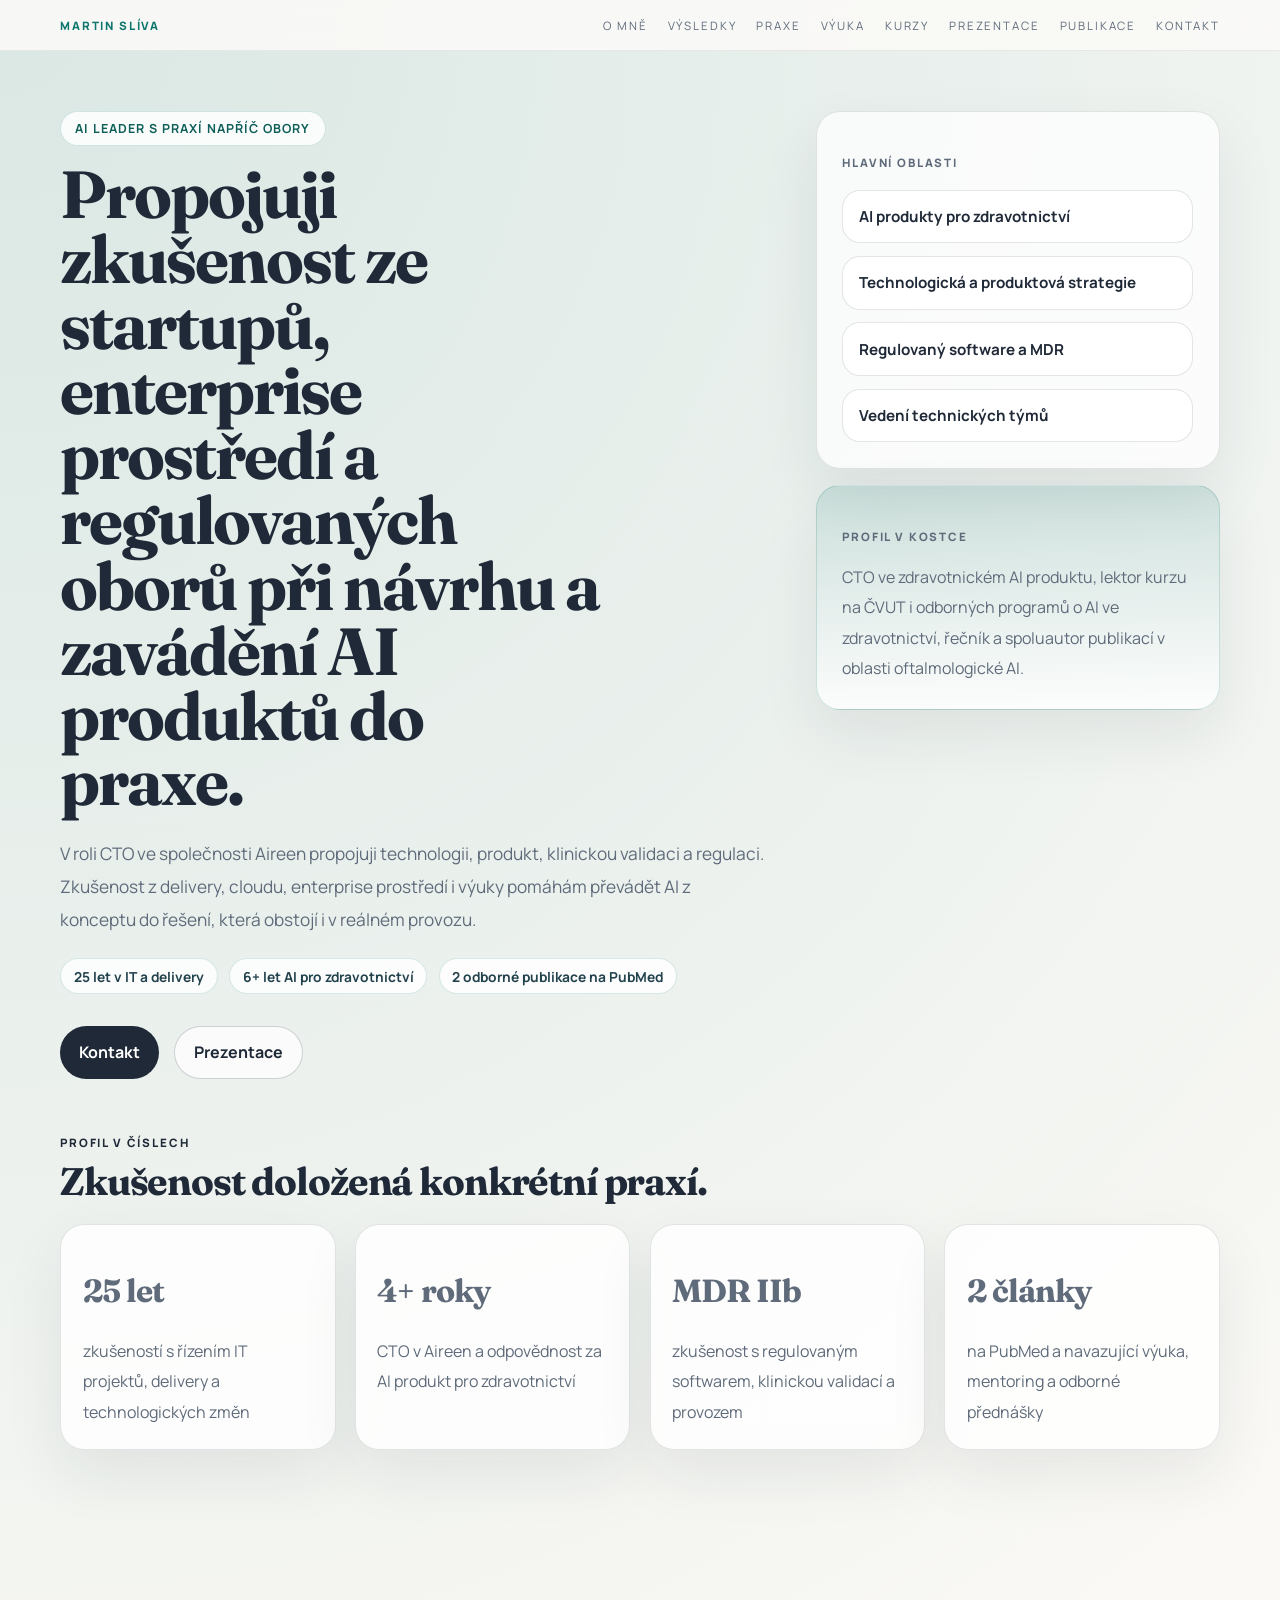
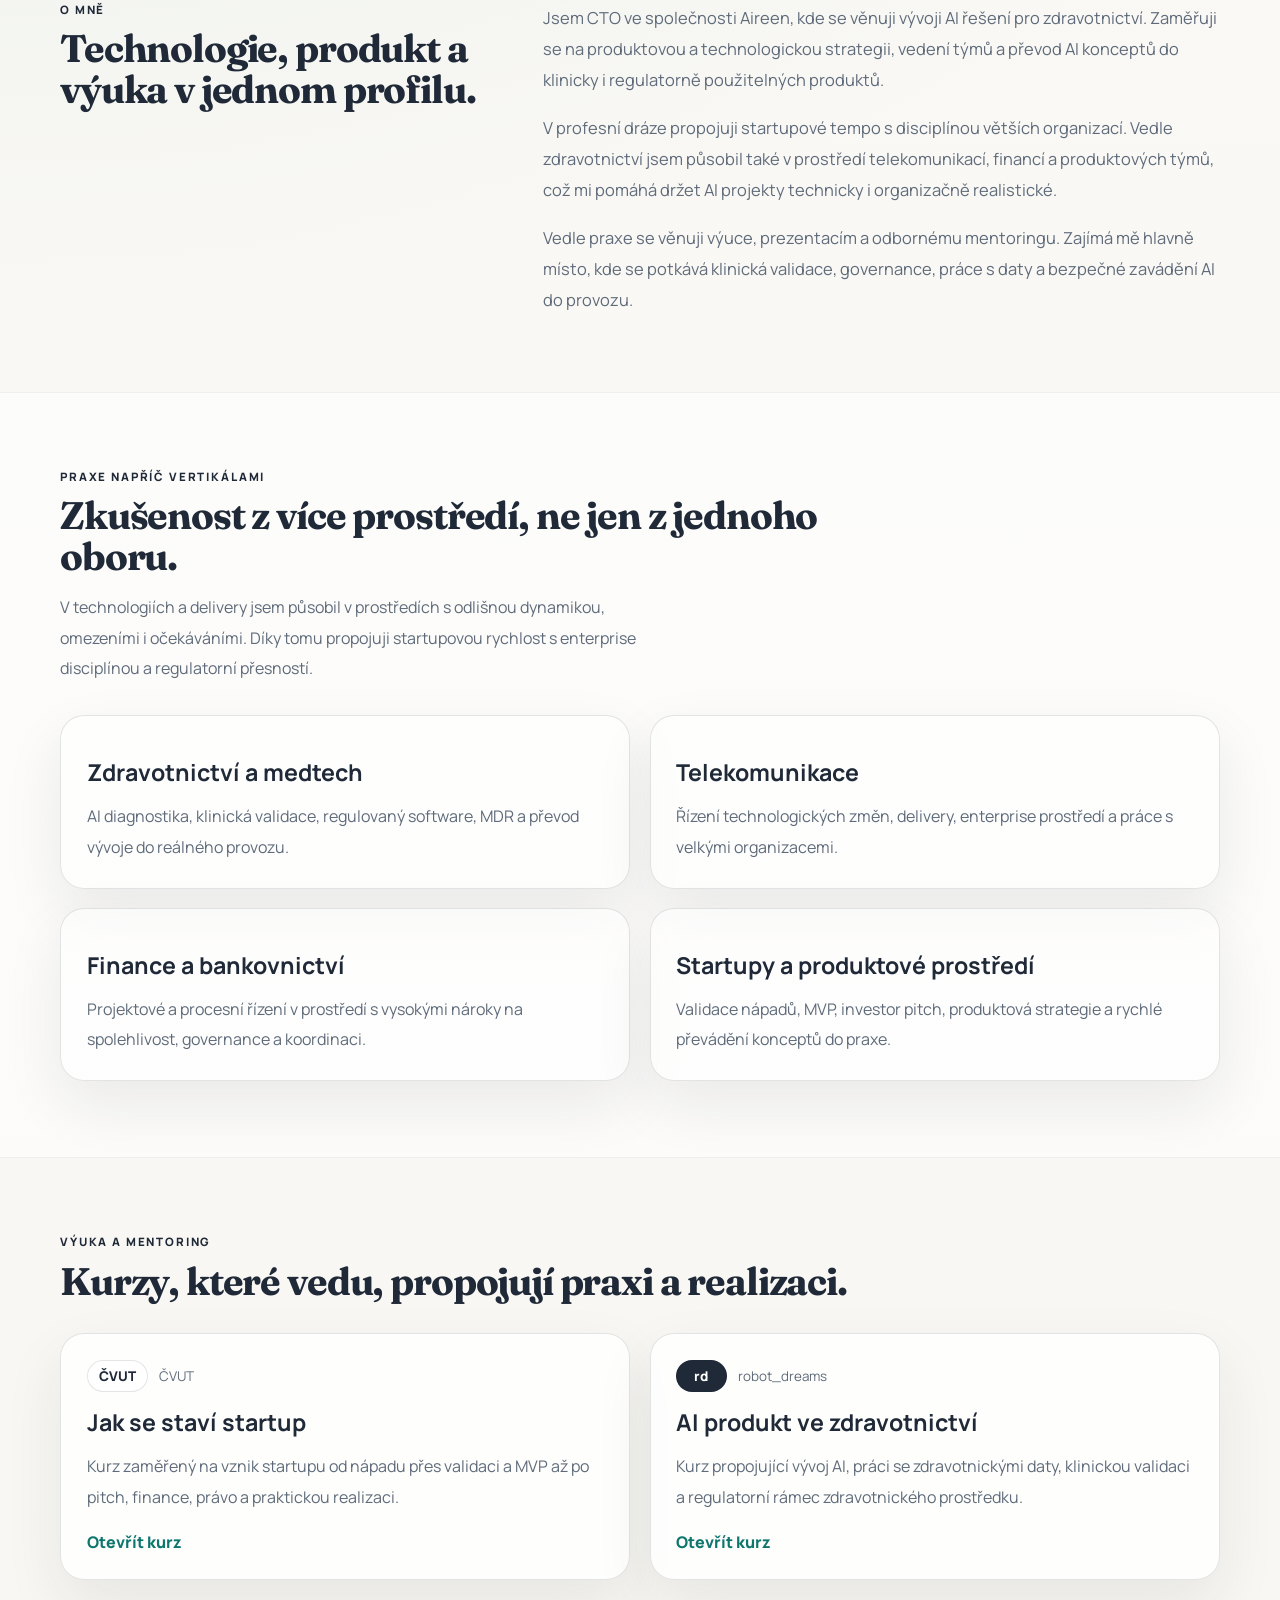
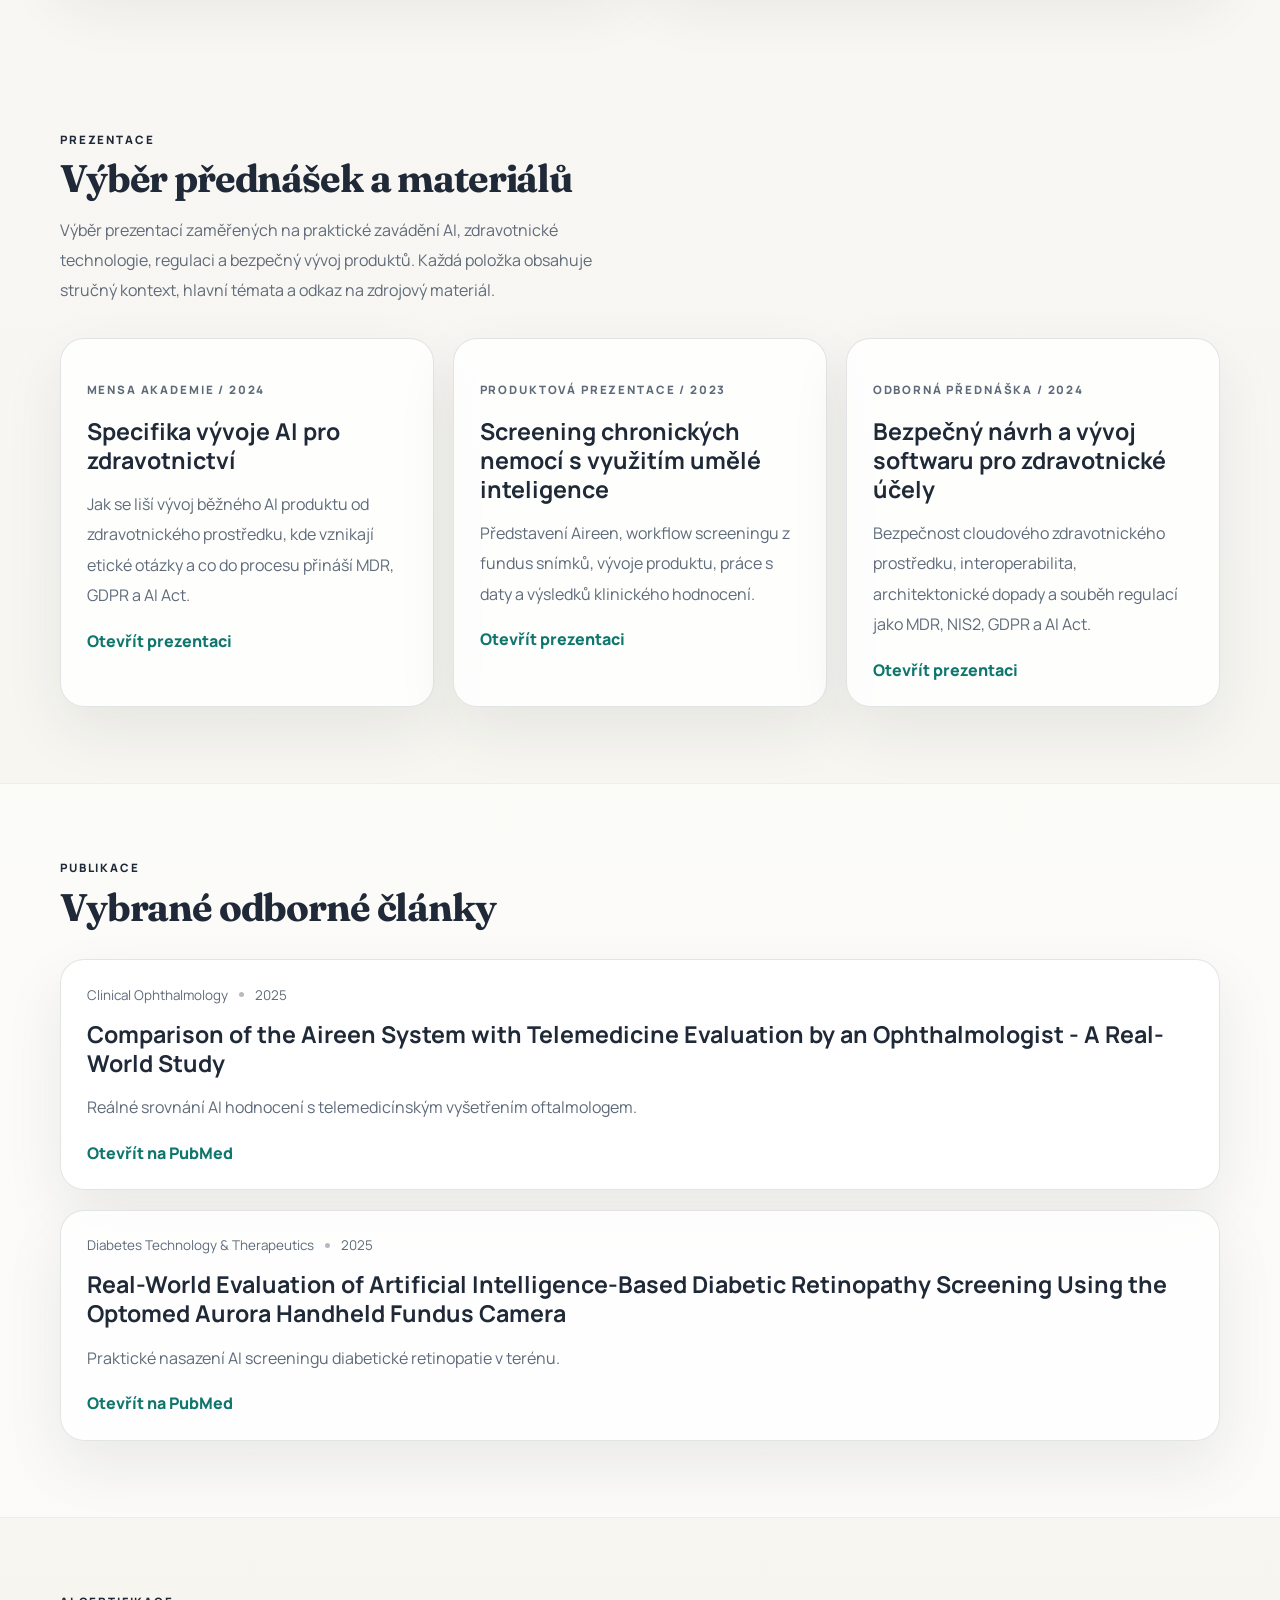
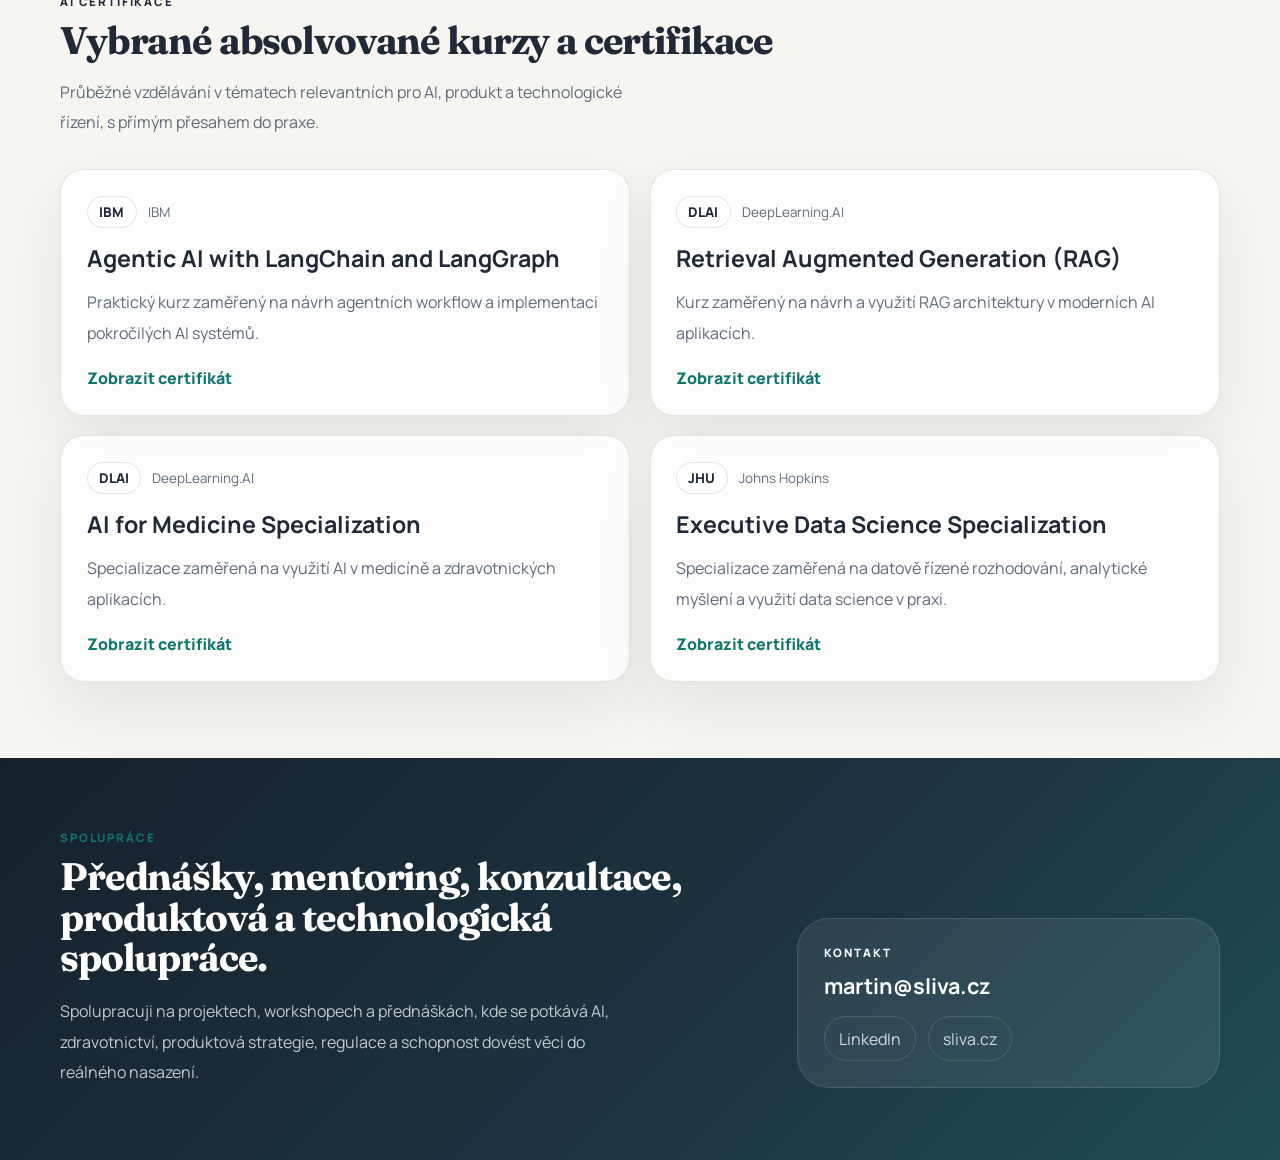
==== index.html @ 86b70704 "Initial personal website" ====
<!doctype html>
<html lang="cs">
  <head>
    <meta charset="UTF-8" />
    <meta name="viewport" content="width=device-width, initial-scale=1.0" />
    <title>Martin Slíva | AI leadership, produkt a zdravotnictví</title>
    <meta
      name="description"
      content="Osobní profil Martina Slívy zaměřený na AI leadership, produktovou strategii, zdravotnictví, výuku, odborné publikace a přednášky."
    />
    <meta
      property="og:title"
      content="Martin Slíva | AI leadership, produkt a zdravotnictví"
    />
    <meta
      property="og:description"
      content="Profil seniorního technicko-produktového profesionála se zkušeností napříč zdravotnictvím, startupy, telekomunikacemi a financemi."
    />
    <meta property="og:type" content="website" />
    <meta property="og:locale" content="cs_CZ" />
    <meta name="theme-color" content="#173b42" />
    <link rel="icon" type="image/svg+xml" href="./favicon.svg" />
    <link rel="preconnect" href="https://fonts.googleapis.com" />
    <link rel="preconnect" href="https://fonts.gstatic.com" crossorigin />
    <link
      href="https://fonts.googleapis.com/css2?family=Fraunces:opsz,wght@9..144,600;9..144,700&family=Manrope:wght@400;500;600;700;800&display=swap"
      rel="stylesheet"
    />
    <link rel="stylesheet" href="./styles.css" />
  </head>
  <body>
    <div class="page-shell">
      <header class="site-header">
        <div class="container header-inner">
          <a href="#top" class="brand">Martin Slíva</a>
          <nav class="desktop-nav" aria-label="Hlavní navigace">
            <a href="#about">O mně</a>
            <a href="#proof">Výsledky</a>
            <a href="#experience">Praxe</a>
            <a href="#teaching">Výuka</a>
            <a href="#courses">Kurzy</a>
            <a href="#presentations">Prezentace</a>
            <a href="#publications">Publikace</a>
            <a href="#contact">Kontakt</a>
          </nav>
        </div>
        <nav class="mobile-nav container" aria-label="Rychlá navigace">
          <a href="#about">O mně</a>
          <a href="#proof">Výsledky</a>
          <a href="#presentations">Prezentace</a>
          <a href="#contact">Kontakt</a>
        </nav>
      </header>

      <main id="top">
        <section class="hero-band">
          <div class="container hero-grid">
            <div class="hero-copy">
              <div class="eyebrow-pill">AI leader s praxí napříč obory</div>
              <h1>
                Propojuji zkušenost ze startupů, enterprise prostředí a
                regulovaných oborů při návrhu a zavádění AI produktů do praxe.
              </h1>
              <p class="hero-lead">
                V roli CTO ve společnosti Aireen propojuji technologii,
                produkt, klinickou validaci a regulaci. Zkušenost z delivery,
                cloudu, enterprise prostředí i výuky pomáhám převádět AI z
                konceptu do řešení, která obstojí i v reálném provozu.
              </p>
              <div class="proof-strip">
                <span>25 let v IT a delivery</span>
                <span>6+ let AI pro zdravotnictví</span>
                <span>2 odborné publikace na PubMed</span>
              </div>
              <div class="hero-actions">
                <a class="button button-primary" href="#contact">Kontakt</a>
                <a class="button button-secondary" href="#presentations">Prezentace</a>
              </div>
            </div>

            <aside class="hero-side">
              <section class="card card-muted">
                <p class="card-label">Hlavní oblasti</p>
                <div class="pill-list">
                  <span>AI produkty pro zdravotnictví</span>
                  <span>Technologická a produktová strategie</span>
                  <span>Regulovaný software a MDR</span>
                  <span>Vedení technických týmů</span>
                </div>
              </section>

              <section class="card card-accent">
                <p class="card-label accent-label">Profil v kostce</p>
                <p class="small-copy">
                  CTO ve zdravotnickém AI produktu, lektor kurzu na ČVUT i
                  odborných programů o AI ve zdravotnictví, řečník a spoluautor
                  publikací v oblasti oftalmologické AI.
                </p>
              </section>
            </aside>
          </div>
        </section>

        <section id="proof" class="section proof-band">
          <div class="container">
            <div class="section-heading wide">
              <p class="section-eyebrow">Profil v číslech</p>
              <h2>Zkušenost doložená konkrétní praxí.</h2>
            </div>
            <div class="card-grid card-grid-4 compact-grid">
              <article class="card compact-card">
                <p class="metric">25 let</p>
                <p>zkušeností s řízením IT projektů, delivery a technologických změn</p>
              </article>
              <article class="card compact-card">
                <p class="metric">4+ roky</p>
                <p>CTO v Aireen a odpovědnost za AI produkt pro zdravotnictví</p>
              </article>
              <article class="card compact-card">
                <p class="metric">MDR IIb</p>
                <p>zkušenost s regulovaným softwarem, klinickou validací a provozem</p>
              </article>
              <article class="card compact-card">
                <p class="metric">2 články</p>
                <p>na PubMed a navazující výuka, mentoring a odborné přednášky</p>
              </article>
            </div>
          </div>
        </section>

        <section id="about" class="section">
          <div class="container two-column">
            <div class="section-heading">
              <p class="section-eyebrow">O mně</p>
              <h2>Technologie, produkt a výuka v jednom profilu.</h2>
            </div>
            <div class="section-copy">
              <p>
                Jsem CTO ve společnosti Aireen, kde se věnuji vývoji AI řešení
                pro zdravotnictví. Zaměřuji se na produktovou a technologickou
                strategii, vedení týmů a převod AI konceptů do klinicky i
                regulatorně použitelných produktů.
              </p>
              <p>
                V profesní dráze propojuji startupové tempo s disciplínou
                větších organizací. Vedle zdravotnictví jsem působil také v
                prostředí telekomunikací, financí a produktových týmů, což mi
                pomáhá držet AI projekty technicky i organizačně realistické.
              </p>
              <p>
                Vedle praxe se věnuji výuce, prezentacím a odbornému mentoringu.
                Zajímá mě hlavně místo, kde se potkává klinická validace,
                governance, práce s daty a bezpečné zavádění AI do provozu.
              </p>
            </div>
          </div>
        </section>

        <section id="experience" class="section section-alt">
          <div class="container">
            <div class="section-heading wide">
              <p class="section-eyebrow">Praxe napříč vertikálami</p>
              <h2>Zkušenost z více prostředí, ne jen z jednoho oboru.</h2>
              <p class="section-intro">
                V technologiích a delivery jsem působil v prostředích s
                odlišnou dynamikou, omezeními i očekáváními. Díky tomu propojuji
                startupovou rychlost s enterprise disciplínou a regulatorní
                přesností.
              </p>
            </div>
            <div class="card-grid card-grid-2">
              <article class="card card-soft">
                <h3>Zdravotnictví a medtech</h3>
                <p>
                  AI diagnostika, klinická validace, regulovaný software, MDR a
                  převod vývoje do reálného provozu.
                </p>
              </article>
              <article class="card card-soft">
                <h3>Telekomunikace</h3>
                <p>
                  Řízení technologických změn, delivery, enterprise prostředí a
                  práce s velkými organizacemi.
                </p>
              </article>
              <article class="card card-soft">
                <h3>Finance a bankovnictví</h3>
                <p>
                  Projektové a procesní řízení v prostředí s vysokými nároky na
                  spolehlivost, governance a koordinaci.
                </p>
              </article>
              <article class="card card-soft">
                <h3>Startupy a produktové prostředí</h3>
                <p>
                  Validace nápadů, MVP, investor pitch, produktová strategie a
                  rychlé převádění konceptů do praxe.
                </p>
              </article>
            </div>
          </div>
        </section>

        <section id="teaching" class="section">
          <div class="container">
            <div class="section-heading wide">
              <p class="section-eyebrow">Výuka a mentoring</p>
              <h2>Kurzy, které vedu, propojují praxi a realizaci.</h2>
            </div>
            <div class="card-grid card-grid-2">
              <article class="card">
                <div class="meta-line">
                  <span class="logo-badge">ČVUT</span>
                  <span>ČVUT</span>
                </div>
                <h3>
                  <a
                    href="https://bilakniha.cvut.cz/cs/predmet8353906.html#gsc.tab=0"
                    target="_blank"
                    rel="noreferrer"
                    >Jak se staví startup</a
                  >
                </h3>
                <p>
                  Kurz zaměřený na vznik startupu od nápadu přes validaci a MVP
                  až po pitch, finance, právo a praktickou realizaci.
                </p>
                <a
                  class="text-link"
                  href="https://bilakniha.cvut.cz/cs/predmet8353906.html#gsc.tab=0"
                  target="_blank"
                  rel="noreferrer"
                  >Otevřít kurz</a
                >
              </article>

              <article class="card">
                <div class="meta-line">
                  <span class="logo-badge logo-badge-dark">rd</span>
                  <span>robot_dreams</span>
                </div>
                <h3>
                  <a
                    href="https://robotdreams.cz/course/637-ai-in-healthcare"
                    target="_blank"
                    rel="noreferrer"
                    >AI produkt ve zdravotnictví</a
                  >
                </h3>
                <p>
                  Kurz propojující vývoj AI, práci se zdravotnickými daty,
                  klinickou validaci a regulatorní rámec zdravotnického
                  prostředku.
                </p>
                <a
                  class="text-link"
                  href="https://robotdreams.cz/course/637-ai-in-healthcare"
                  target="_blank"
                  rel="noreferrer"
                  >Otevřít kurz</a
                >
              </article>
            </div>
          </div>
        </section>

        <section id="presentations" class="section">
          <div class="container">
            <div class="section-heading wide">
              <p class="section-eyebrow">Prezentace</p>
              <h2>Výběr přednášek a materiálů</h2>
              <p class="section-intro">
                Výběr prezentací zaměřených na praktické zavádění AI,
                zdravotnické technologie, regulaci a bezpečný vývoj produktů.
                Každá položka obsahuje stručný kontext, hlavní témata a odkaz
                na zdrojový materiál.
              </p>
            </div>
            <div class="card-grid card-grid-3">
              <article class="card">
                <p class="presentation-meta">Mensa Akademie / 2024</p>
                <h3>Specifika vývoje AI pro zdravotnictví</h3>
                <p>
                  Jak se liší vývoj běžného AI produktu od zdravotnického
                  prostředku, kde vznikají etické otázky a co do procesu přináší
                  MDR, GDPR a AI Act.
                </p>
                <a class="text-link" href="./presentations/specifika-vyvoje-ai-pro-zdravotnictvi.html"
                  >Otevřít prezentaci</a
                >
              </article>

              <article class="card">
                <p class="presentation-meta">Produktová prezentace / 2023</p>
                <h3>Screening chronických nemocí s využitím umělé inteligence</h3>
                <p>
                  Představení Aireen, workflow screeningu z fundus snímků,
                  vývoje produktu, práce s daty a výsledků klinického hodnocení.
                </p>
                <a class="text-link" href="./presentations/screening-chronickych-nemoci-s-vyuzitim-umele-inteligence.html"
                  >Otevřít prezentaci</a
                >
              </article>

              <article class="card">
                <p class="presentation-meta">Odborná přednáška / 2024</p>
                <h3>Bezpečný návrh a vývoj softwaru pro zdravotnické účely</h3>
                <p>
                  Bezpečnost cloudového zdravotnického prostředku,
                  interoperabilita, architektonické dopady a souběh regulací
                  jako MDR, NIS2, GDPR a AI Act.
                </p>
                <a class="text-link" href="./presentations/bezpecny-navrh-a-vyvoj-softwaru-pro-zdravotnicke-ucely.html"
                  >Otevřít prezentaci</a
                >
              </article>
            </div>
          </div>
        </section>

        <section id="publications" class="section section-alt">
          <div class="container">
            <div class="section-heading wide">
              <p class="section-eyebrow">Publikace</p>
              <h2>Vybrané odborné články</h2>
            </div>
            <div class="stack-list">
              <article class="card">
                <div class="publication-meta">
                  <span>Clinical Ophthalmology</span>
                  <span class="dot"></span>
                  <span>2025</span>
                </div>
                <h3>
                  <a
                    href="https://pubmed.ncbi.nlm.nih.gov/40125479/"
                    target="_blank"
                    rel="noreferrer"
                    >Comparison of the Aireen System with Telemedicine
                    Evaluation by an Ophthalmologist - A Real-World Study</a
                  >
                </h3>
                <p>
                  Reálné srovnání AI hodnocení s telemedicínským vyšetřením
                  oftalmologem.
                </p>
                <a
                  class="text-link"
                  href="https://pubmed.ncbi.nlm.nih.gov/40125479/"
                  target="_blank"
                  rel="noreferrer"
                  >Otevřít na PubMed</a
                >
              </article>

              <article class="card">
                <div class="publication-meta">
                  <span>Diabetes Technology &amp; Therapeutics</span>
                  <span class="dot"></span>
                  <span>2025</span>
                </div>
                <h3>
                  <a
                    href="https://pubmed.ncbi.nlm.nih.gov/40824290/"
                    target="_blank"
                    rel="noreferrer"
                    >Real-World Evaluation of Artificial Intelligence-Based Diabetic Retinopathy
                    Screening Using the Optomed Aurora Handheld Fundus Camera</a
                  >
                </h3>
                <p>
                  Praktické nasazení AI screeningu diabetické retinopatie v
                  terénu.
                </p>
                <a
                  class="text-link"
                  href="https://pubmed.ncbi.nlm.nih.gov/40824290/"
                  target="_blank"
                  rel="noreferrer"
                  >Otevřít na PubMed</a
                >
              </article>
            </div>
          </div>
        </section>

        <section id="courses" class="section">
          <div class="container">
            <div class="section-heading wide">
              <p class="section-eyebrow">AI certifikace</p>
              <h2>Vybrané absolvované kurzy a certifikace</h2>
              <p class="section-intro">
                Průběžné vzdělávání v tématech relevantních pro AI, produkt a
                technologické řízení, s přímým přesahem do praxe.
              </p>
            </div>
            <div class="card-grid card-grid-2">
              <article class="card">
                <div class="meta-line">
                  <span class="logo-badge">IBM</span>
                  <span>IBM</span>
                </div>
                <h3>
                  <a
                    href="https://www.coursera.org/account/accomplishments/verify/WXRA73CKTB0S"
                    target="_blank"
                    rel="noreferrer"
                    >Agentic AI with LangChain and LangGraph</a
                  >
                </h3>
                <p>
                  Praktický kurz zaměřený na návrh agentních workflow a
                  implementaci pokročilých AI systémů.
                </p>
                <a
                  class="text-link"
                  href="https://www.coursera.org/account/accomplishments/verify/WXRA73CKTB0S"
                  target="_blank"
                  rel="noreferrer"
                  >Zobrazit certifikát</a
                >
              </article>

              <article class="card">
                <div class="meta-line">
                  <span class="logo-badge">DLAI</span>
                  <span>DeepLearning.AI</span>
                </div>
                <h3>
                  <a
                    href="https://www.coursera.org/account/accomplishments/verify/V9D3Z840E2EF"
                    target="_blank"
                    rel="noreferrer"
                    >Retrieval Augmented Generation (RAG)</a
                  >
                </h3>
                <p>
                  Kurz zaměřený na návrh a využití RAG architektury v moderních
                  AI aplikacích.
                </p>
                <a
                  class="text-link"
                  href="https://www.coursera.org/account/accomplishments/verify/V9D3Z840E2EF"
                  target="_blank"
                  rel="noreferrer"
                  >Zobrazit certifikát</a
                >
              </article>

              <article class="card">
                <div class="meta-line">
                  <span class="logo-badge">DLAI</span>
                  <span>DeepLearning.AI</span>
                </div>
                <h3>
                  <a
                    href="https://www.coursera.org/account/accomplishments/specialization/ZY7ADBRPXCVP"
                    target="_blank"
                    rel="noreferrer"
                    >AI for Medicine Specialization</a
                  >
                </h3>
                <p>
                  Specializace zaměřená na využití AI v medicíně a
                  zdravotnických aplikacích.
                </p>
                <a
                  class="text-link"
                  href="https://www.coursera.org/account/accomplishments/specialization/ZY7ADBRPXCVP"
                  target="_blank"
                  rel="noreferrer"
                  >Zobrazit certifikát</a
                >
              </article>

              <article class="card">
                <div class="meta-line">
                  <span class="logo-badge">JHU</span>
                  <span>Johns Hopkins</span>
                </div>
                <h3>
                  <a
                    href="https://www.coursera.org/account/accomplishments/specialization/NQZDNVX7J5VB"
                    target="_blank"
                    rel="noreferrer"
                    >Executive Data Science Specialization</a
                  >
                </h3>
                <p>
                  Specializace zaměřená na datově řízené rozhodování,
                  analytické myšlení a využití data science v praxi.
                </p>
                <a
                  class="text-link"
                  href="https://www.coursera.org/account/accomplishments/specialization/NQZDNVX7J5VB"
                  target="_blank"
                  rel="noreferrer"
                  >Zobrazit certifikát</a
                >
              </article>
            </div>
          </div>
        </section>

        <section class="contact-band">
          <div class="container contact-grid">
            <div>
              <p class="section-eyebrow contact-eyebrow">Spolupráce</p>
              <h2>
                Přednášky, mentoring, konzultace, produktová a technologická
                spolupráce.
              </h2>
              <p class="contact-copy">
                Spolupracuji na projektech, workshopech a přednáškách, kde se
                potkává AI, zdravotnictví, produktová strategie, regulace a
                schopnost dovést věci do reálného nasazení.
              </p>
            </div>
            <div id="contact" class="contact-card">
              <p class="card-label">Kontakt</p>
              <a class="contact-mail" href="mailto:martin@sliva.cz"
                >martin@sliva.cz</a
              >
              <div class="contact-links">
                <a
                  href="https://cz.linkedin.com/in/martinsliva"
                  target="_blank"
                  rel="noreferrer"
                  >LinkedIn</a
                >
                <a href="https://www.sliva.cz/" target="_blank" rel="noreferrer"
                  >sliva.cz</a
                >
              </div>
            </div>
          </div>
        </section>
      </main>
    </div>
  </body>
</html>
---- styles.css ----
:root {
  --bg: #f6f4ef;
  --surface: rgba(255, 255, 255, 0.82);
  --surface-strong: #ffffff;
  --ink: #1f2937;
  --muted: #5f6b7a;
  --line: rgba(31, 41, 55, 0.12);
  --line-strong: rgba(31, 41, 55, 0.2);
  --accent: #0f766e;
  --shadow: 0 24px 60px rgba(31, 41, 55, 0.08);
  --radius-xl: 32px;
  --radius-lg: 24px;
  --radius-md: 18px;
  --container: 1160px;
}

*,
*::before,
*::after {
  box-sizing: border-box;
}

html {
  scroll-behavior: smooth;
}

body {
  margin: 0;
  min-width: 320px;
  font-family: "Manrope", "Segoe UI", sans-serif;
  color: var(--ink);
  background:
    radial-gradient(circle at top left, rgba(15, 118, 110, 0.14), transparent 32%),
    linear-gradient(180deg, #fbfaf7 0%, var(--bg) 100%);
}

a {
  color: inherit;
  text-decoration: none;
}

p,
h1,
h2,
h3,
ul {
  margin: 0;
}

.page-shell {
  position: relative;
}

.container {
  width: min(calc(100% - 2rem), var(--container));
  margin: 0 auto;
}

.site-header {
  position: sticky;
  top: 0;
  z-index: 20;
  backdrop-filter: blur(16px);
  background: rgba(251, 250, 247, 0.88);
  border-bottom: 1px solid rgba(31, 41, 55, 0.08);
}

.header-inner {
  display: flex;
  align-items: center;
  justify-content: space-between;
  gap: 1rem;
  padding: 1.1rem 0;
}

.brand,
.desktop-nav a,
.section-eyebrow,
.card-label,
.presentation-meta {
  letter-spacing: 0.16em;
  text-transform: uppercase;
  font-size: 0.72rem;
}

.brand {
  font-weight: 800;
  color: var(--accent);
}

.desktop-nav {
  display: flex;
  flex-wrap: wrap;
  gap: 1.25rem;
  color: var(--muted);
  font-size: 0.92rem;
}

.mobile-nav {
  display: none;
  gap: 0.65rem;
  padding: 0 0 0.95rem;
  overflow-x: auto;
  scrollbar-width: none;
}

.mobile-nav::-webkit-scrollbar {
  display: none;
}

.mobile-nav a {
  display: inline-flex;
  align-items: center;
  white-space: nowrap;
  min-height: 2.2rem;
  padding: 0.45rem 0.8rem;
  border-radius: 999px;
  background: rgba(255, 255, 255, 0.82);
  border: 1px solid var(--line);
  color: var(--muted);
  font-size: 0.88rem;
}

.desktop-nav a:hover,
.mobile-nav a:hover,
.text-link:hover,
.card h3 a:hover {
  color: var(--accent);
}

.hero-band {
  padding: 3.75rem 0 2.5rem;
}

.hero-grid,
.contact-grid,
.two-column {
  display: grid;
  gap: 2rem;
}

.hero-grid {
  align-items: start;
  grid-template-columns: minmax(0, 1.7fr) minmax(280px, 0.95fr);
}

.hero-copy h1,
.section-heading h2,
.contact-band h2,
.page-heading h1,
.metric {
  font-family: "Fraunces", Georgia, serif;
  font-weight: 700;
  letter-spacing: -0.03em;
}

.hero-copy h1 {
  margin-top: 1rem;
  font-size: clamp(2.6rem, 5.2vw, 4.85rem);
  line-height: 0.98;
  max-width: 12ch;
}

.hero-lead,
.section-copy,
.card p,
.section-intro,
.contact-copy,
.page-card p {
  color: var(--muted);
  line-height: 1.9;
}

.hero-lead {
  margin-top: 1.5rem;
  max-width: 64ch;
  font-size: 1.08rem;
}

.eyebrow-pill {
  display: inline-flex;
  align-items: center;
  border: 1px solid rgba(15, 118, 110, 0.18);
  background: rgba(255, 255, 255, 0.85);
  color: #0f5f59;
  padding: 0.5rem 0.9rem;
  border-radius: 999px;
  font-size: 0.78rem;
  font-weight: 700;
  letter-spacing: 0.08em;
  text-transform: uppercase;
}

.proof-strip {
  display: flex;
  flex-wrap: wrap;
  gap: 0.7rem;
  margin-top: 1.35rem;
}

.proof-strip span {
  display: inline-flex;
  align-items: center;
  min-height: 2rem;
  padding: 0.45rem 0.8rem;
  border-radius: 999px;
  background: rgba(255, 255, 255, 0.82);
  border: 1px solid rgba(15, 118, 110, 0.16);
  font-size: 0.86rem;
  font-weight: 700;
  color: #21414c;
}

.hero-actions {
  display: flex;
  flex-wrap: wrap;
  gap: 0.9rem;
  margin-top: 2rem;
}

.button {
  display: inline-flex;
  align-items: center;
  justify-content: center;
  min-height: 3rem;
  padding: 0.9rem 1.2rem;
  border-radius: 999px;
  font-weight: 700;
  transition:
    transform 180ms ease,
    background-color 180ms ease,
    border-color 180ms ease;
}

.button:hover {
  transform: translateY(-1px);
}

.button-primary {
  background: var(--ink);
  color: white;
}

.button-secondary {
  background: rgba(255, 255, 255, 0.72);
  border: 1px solid var(--line-strong);
}

.hero-side {
  display: grid;
  gap: 1rem;
}

.card {
  padding: 1.6rem;
  border-radius: var(--radius-lg);
  border: 1px solid var(--line);
  background: var(--surface);
  box-shadow: var(--shadow);
}

.card-muted {
  background: rgba(255, 255, 255, 0.72);
}

.card-soft {
  background: rgba(255, 255, 255, 0.6);
}

.card-accent {
  background:
    linear-gradient(180deg, rgba(15, 118, 110, 0.14) 0%, rgba(255, 255, 255, 0.8) 100%);
  border-color: rgba(15, 118, 110, 0.18);
}

.accent-label,
.contact-eyebrow,
.presentation-meta,
.text-link,
.meta-line,
.brand {
  color: var(--accent);
}

.small-copy {
  margin-top: 0.9rem;
  line-height: 1.8;
  color: #324052;
}

.pill-list {
  display: grid;
  gap: 0.8rem;
  margin-top: 1rem;
}

.pill-list span {
  display: block;
  padding: 0.95rem 1rem;
  background: var(--surface-strong);
  border: 1px solid var(--line);
  border-radius: var(--radius-md);
  font-size: 0.95rem;
  font-weight: 700;
}

.section {
  padding: 4.75rem 0;
}

.section-alt {
  background: rgba(255, 255, 255, 0.48);
  border-top: 1px solid rgba(31, 41, 55, 0.06);
  border-bottom: 1px solid rgba(31, 41, 55, 0.06);
}

.proof-band {
  padding-top: 1rem;
}

.two-column {
  grid-template-columns: minmax(220px, 0.9fr) minmax(0, 1.35fr);
}

.section-heading {
  max-width: 42rem;
}

.section-heading.wide {
  max-width: 50rem;
}

.section-eyebrow,
.card-label,
.presentation-meta {
  font-weight: 800;
}

.section-heading h2,
.contact-band h2,
.page-heading h1 {
  margin-top: 0.7rem;
  font-size: clamp(2rem, 3vw, 3.35rem);
  line-height: 1.06;
}

.section-copy {
  display: grid;
  gap: 1rem;
  font-size: 1.03rem;
}

.section-intro {
  margin-top: 1rem;
  max-width: 58ch;
  font-size: 1rem;
}

.card-grid {
  display: grid;
  gap: 1.2rem;
  margin-top: 2rem;
}

.card-grid-2 {
  grid-template-columns: repeat(2, minmax(0, 1fr));
}

.card-grid-3 {
  grid-template-columns: repeat(3, minmax(0, 1fr));
}

.card-grid-4 {
  grid-template-columns: repeat(4, minmax(0, 1fr));
}

.compact-grid {
  margin-top: 1.4rem;
}

.compact-card {
  padding: 1.35rem;
}

.compact-card p {
  margin-top: 0.65rem;
}

.metric {
  margin-top: 0;
  font-size: 2rem;
  line-height: 1;
  color: var(--accent);
}

.card h3 {
  margin-top: 1rem;
  font-size: 1.45rem;
  line-height: 1.25;
}

.card p {
  margin-top: 0.9rem;
}

.text-link {
  display: inline-flex;
  align-items: center;
  margin-top: 1.2rem;
  font-weight: 800;
}

.meta-line,
.publication-meta {
  display: flex;
  flex-wrap: wrap;
  gap: 0.7rem;
  align-items: center;
  font-size: 0.84rem;
  color: var(--muted);
}

.logo-badge {
  display: inline-flex;
  align-items: center;
  justify-content: center;
  min-width: 3.15rem;
  min-height: 2rem;
  padding: 0.35rem 0.7rem;
  background: rgba(255, 255, 255, 0.85);
  border: 1px solid var(--line);
  border-radius: 999px;
  font-weight: 800;
  color: var(--ink);
}

.logo-badge-dark {
  background: var(--ink);
  color: white;
}

.stack-list {
  display: grid;
  gap: 1.2rem;
  margin-top: 2rem;
}

.dot {
  width: 0.3rem;
  height: 0.3rem;
  border-radius: 999px;
  background: rgba(31, 41, 55, 0.32);
}

.contact-band {
  padding: 4.5rem 0;
  background:
    linear-gradient(135deg, #17212b 0%, #1d3442 60%, #204c55 100%);
  color: white;
}

.contact-grid {
  align-items: end;
  grid-template-columns: minmax(0, 1.5fr) minmax(280px, 0.9fr);
}

.contact-copy {
  margin-top: 1.15rem;
  max-width: 55ch;
  color: rgba(255, 255, 255, 0.74);
}

.contact-card {
  padding: 1.6rem;
  border-radius: var(--radius-xl);
  background: rgba(255, 255, 255, 0.08);
  border: 1px solid rgba(255, 255, 255, 0.12);
}

.contact-mail {
  display: inline-block;
  margin-top: 0.7rem;
  font-size: 1.35rem;
  font-weight: 700;
}

.contact-mail:hover,
.contact-links a:hover {
  color: #b8fff0;
}

.contact-links {
  display: flex;
  flex-wrap: wrap;
  gap: 0.7rem;
  margin-top: 1rem;
}

.contact-links a {
  display: inline-flex;
  align-items: center;
  min-height: 2.5rem;
  padding: 0.65rem 0.9rem;
  border-radius: 999px;
  border: 1px solid rgba(255, 255, 255, 0.14);
  color: rgba(255, 255, 255, 0.8);
}

.presentation-page {
  display: grid;
  gap: 1.35rem;
}

.page-heading {
  margin-top: 0.3rem;
}

.page-card {
  max-width: 52rem;
}

.detail-list {
  margin-top: 0.9rem;
  padding-left: 1.15rem;
  color: var(--muted);
  line-height: 1.9;
}

@media (max-width: 980px) {
  .hero-grid,
  .contact-grid,
  .two-column,
  .card-grid-2,
  .card-grid-3,
  .card-grid-4 {
    grid-template-columns: 1fr;
  }

  .hero-copy h1 {
    max-width: 14ch;
  }
}

@media (max-width: 760px) {
  .site-header {
    position: static;
  }

  .desktop-nav {
    display: none;
  }

  .mobile-nav {
    display: flex;
  }

  .hero-band {
    padding-top: 2.3rem;
  }

  .section {
    padding: 3.5rem 0;
  }

  .card,
  .contact-card {
    padding: 1.35rem;
  }

  .hero-copy h1 {
    max-width: unset;
    font-size: clamp(2.3rem, 11vw, 3.6rem);
  }

  .hero-lead,
  .section-copy,
  .card p,
  .section-intro,
  .contact-copy,
  .page-card p,
  .detail-list {
    font-size: 0.98rem;
    line-height: 1.78;
  }

  .section-heading h2,
  .contact-band h2,
  .page-heading h1 {
    font-size: clamp(1.8rem, 8vw, 2.65rem);
  }
}
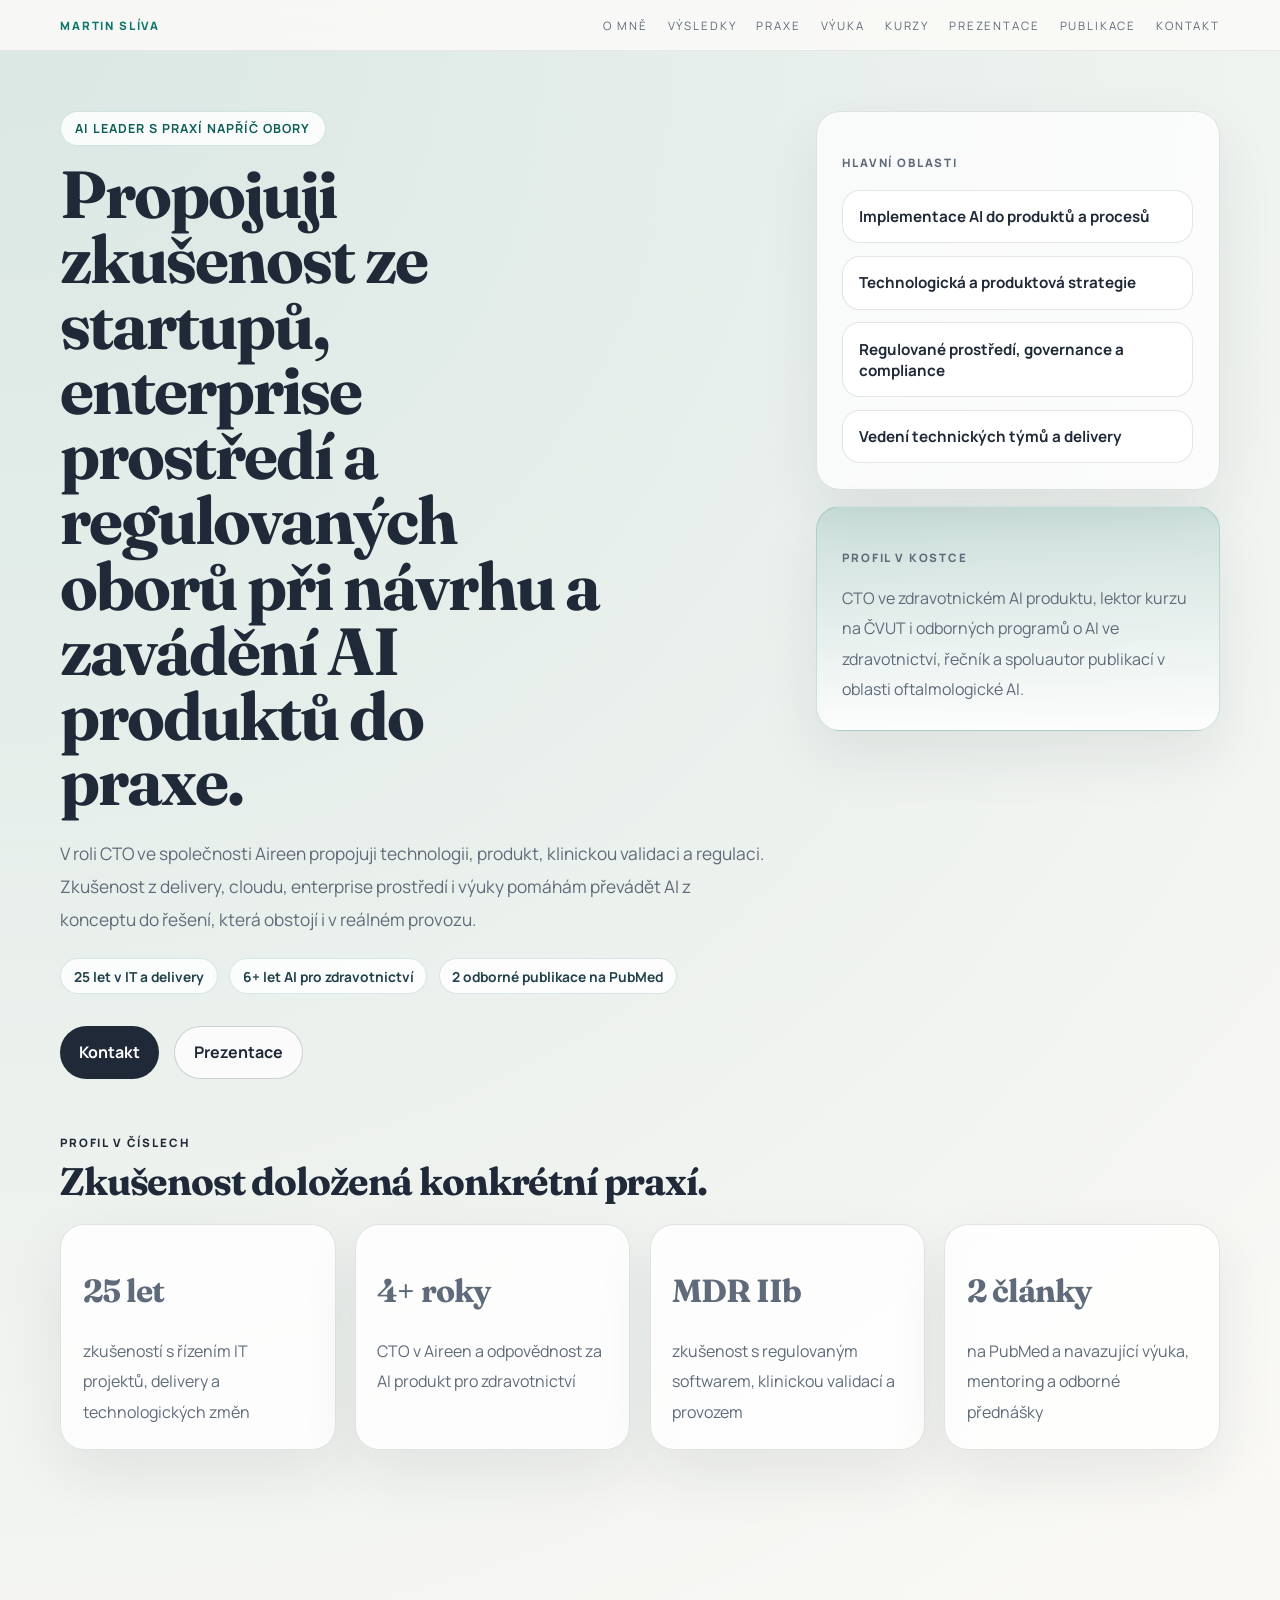
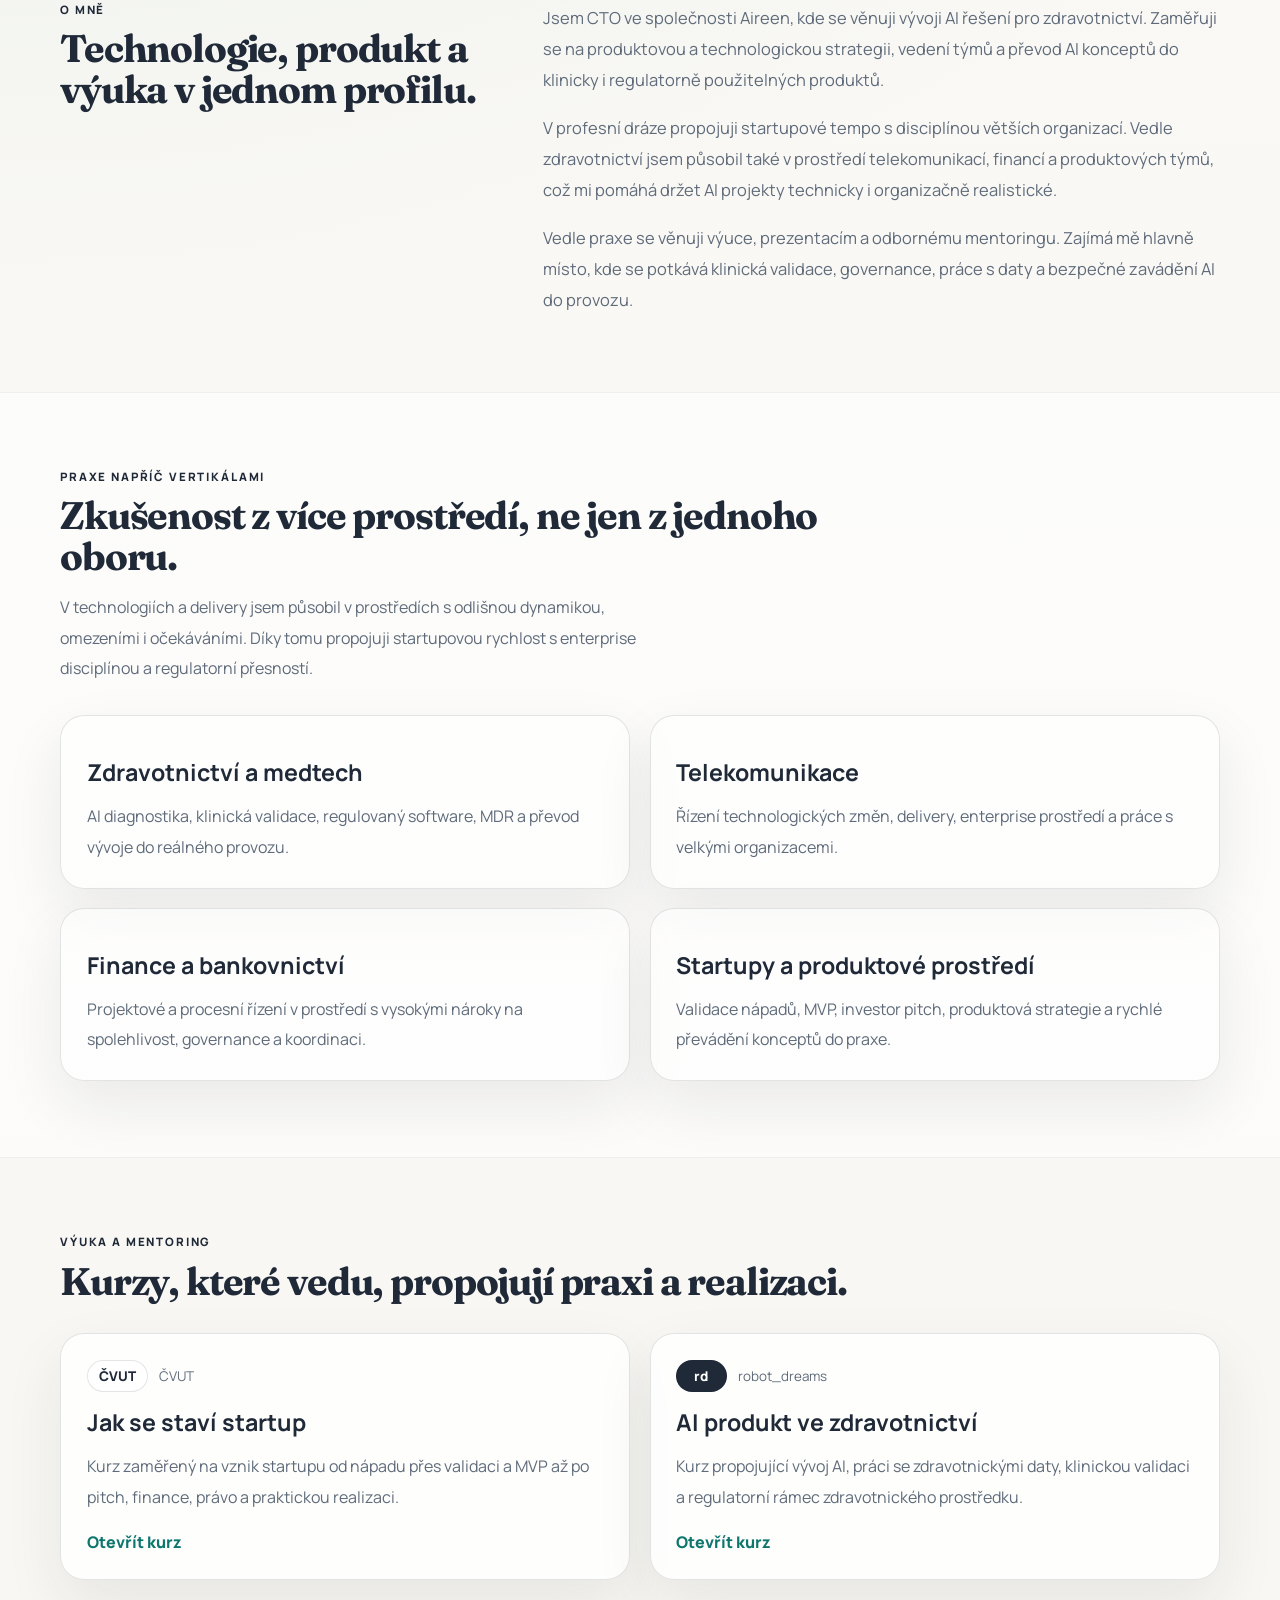
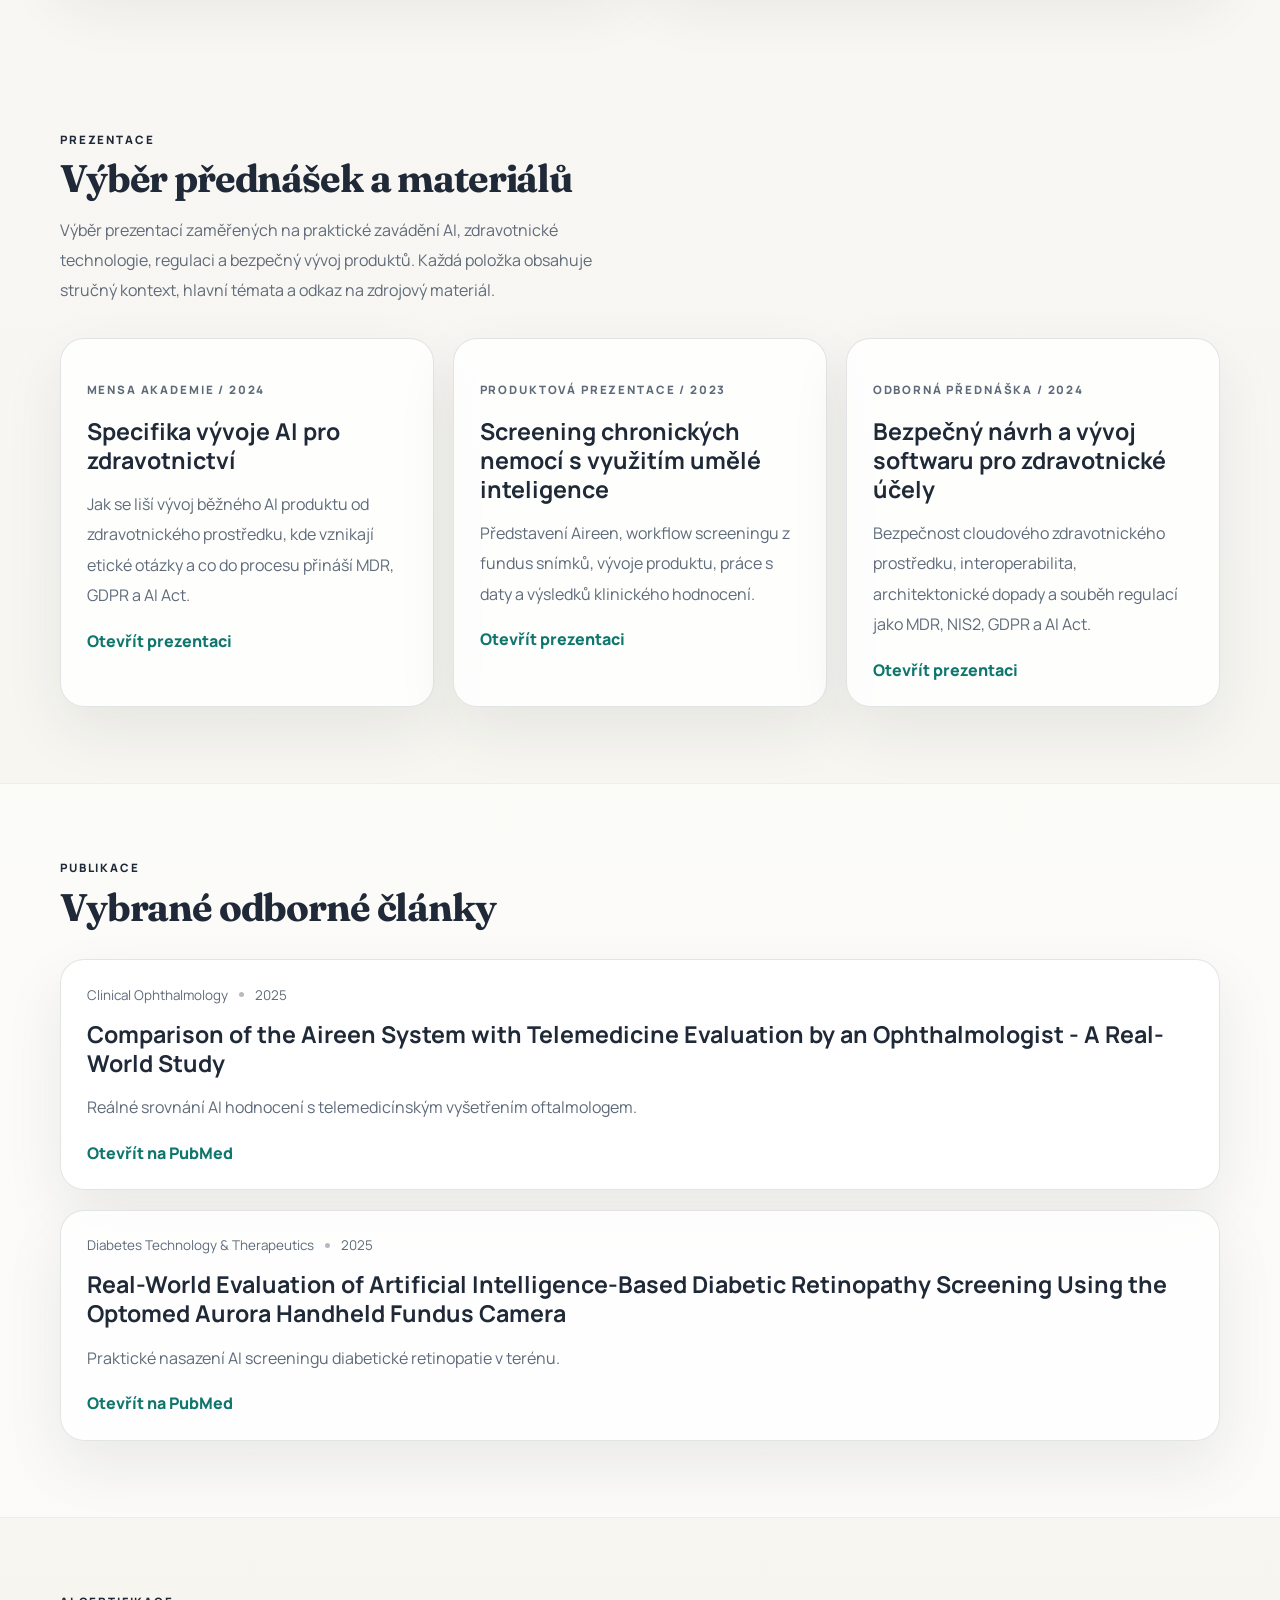
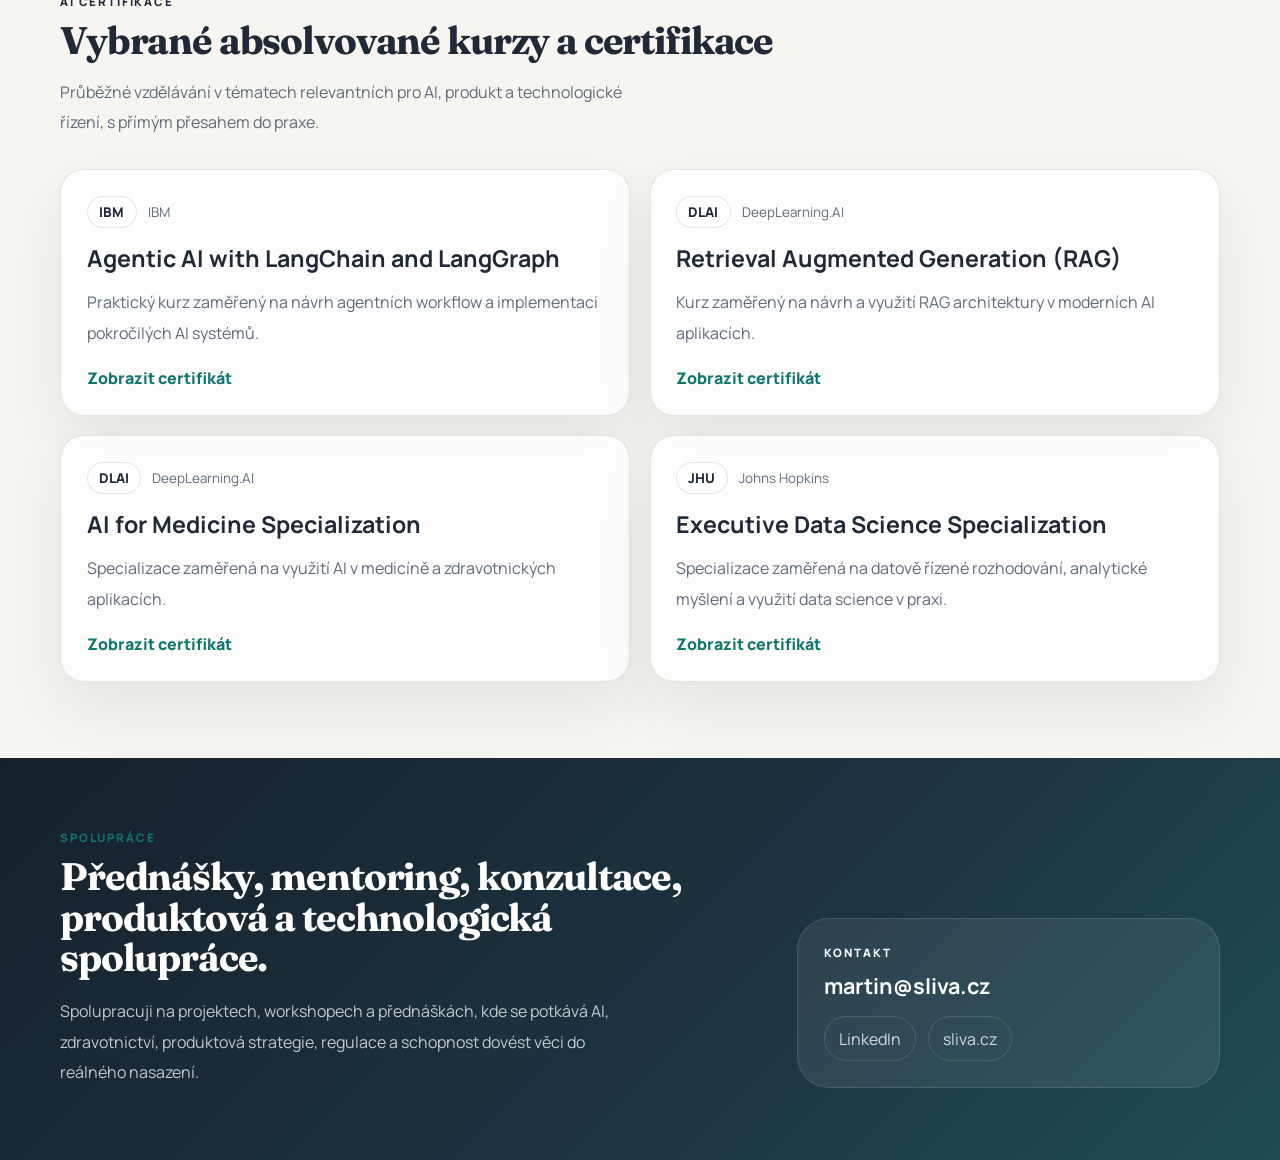
==== commit 19f6cd92: "Refine homepage messaging" ====
--- a/index.html
+++ b/index.html
@@ -82,10 +82,10 @@
               <section class="card card-muted">
                 <p class="card-label">Hlavní oblasti</p>
                 <div class="pill-list">
-                  <span>AI produkty pro zdravotnictví</span>
+                  <span>Implementace AI do produktů a procesů</span>
                   <span>Technologická a produktová strategie</span>
-                  <span>Regulovaný software a MDR</span>
-                  <span>Vedení technických týmů</span>
+                  <span>Regulované prostředí, governance a compliance</span>
+                  <span>Vedení technických týmů a delivery</span>
                 </div>
               </section>
 
